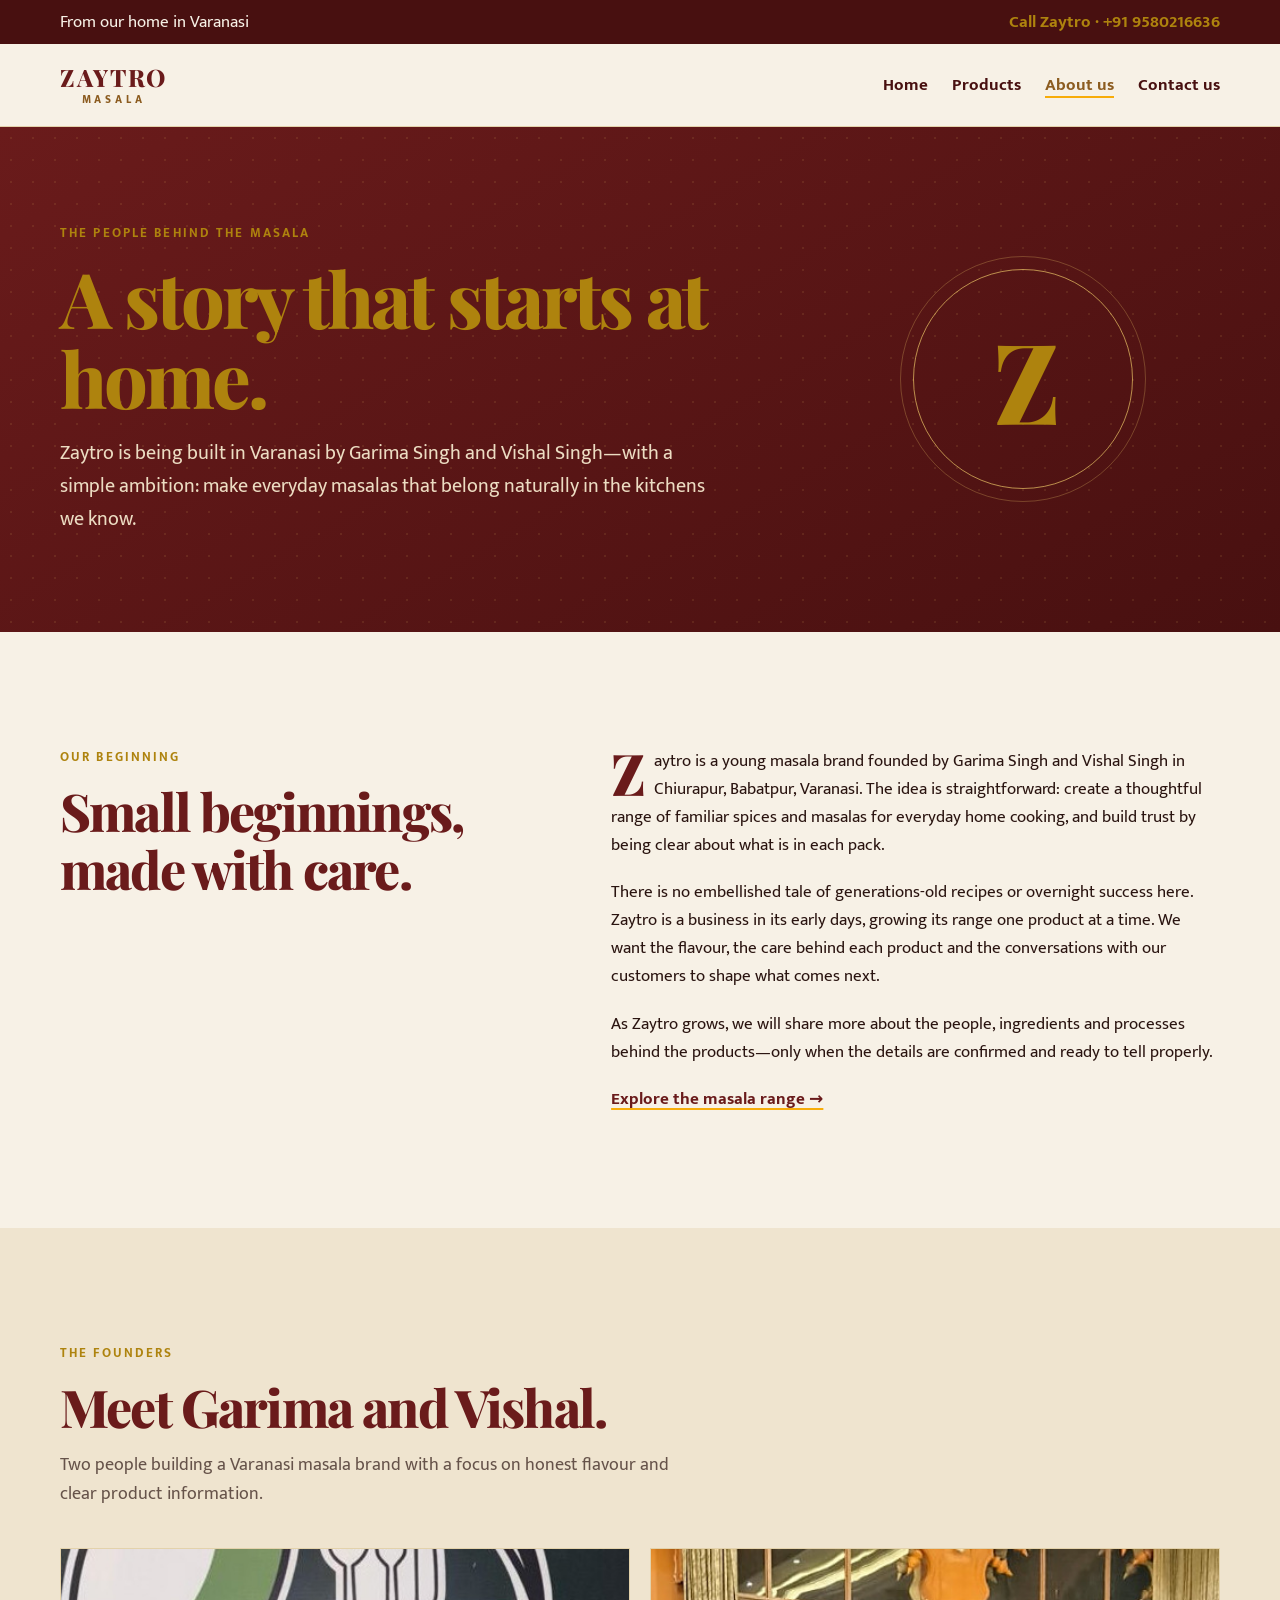
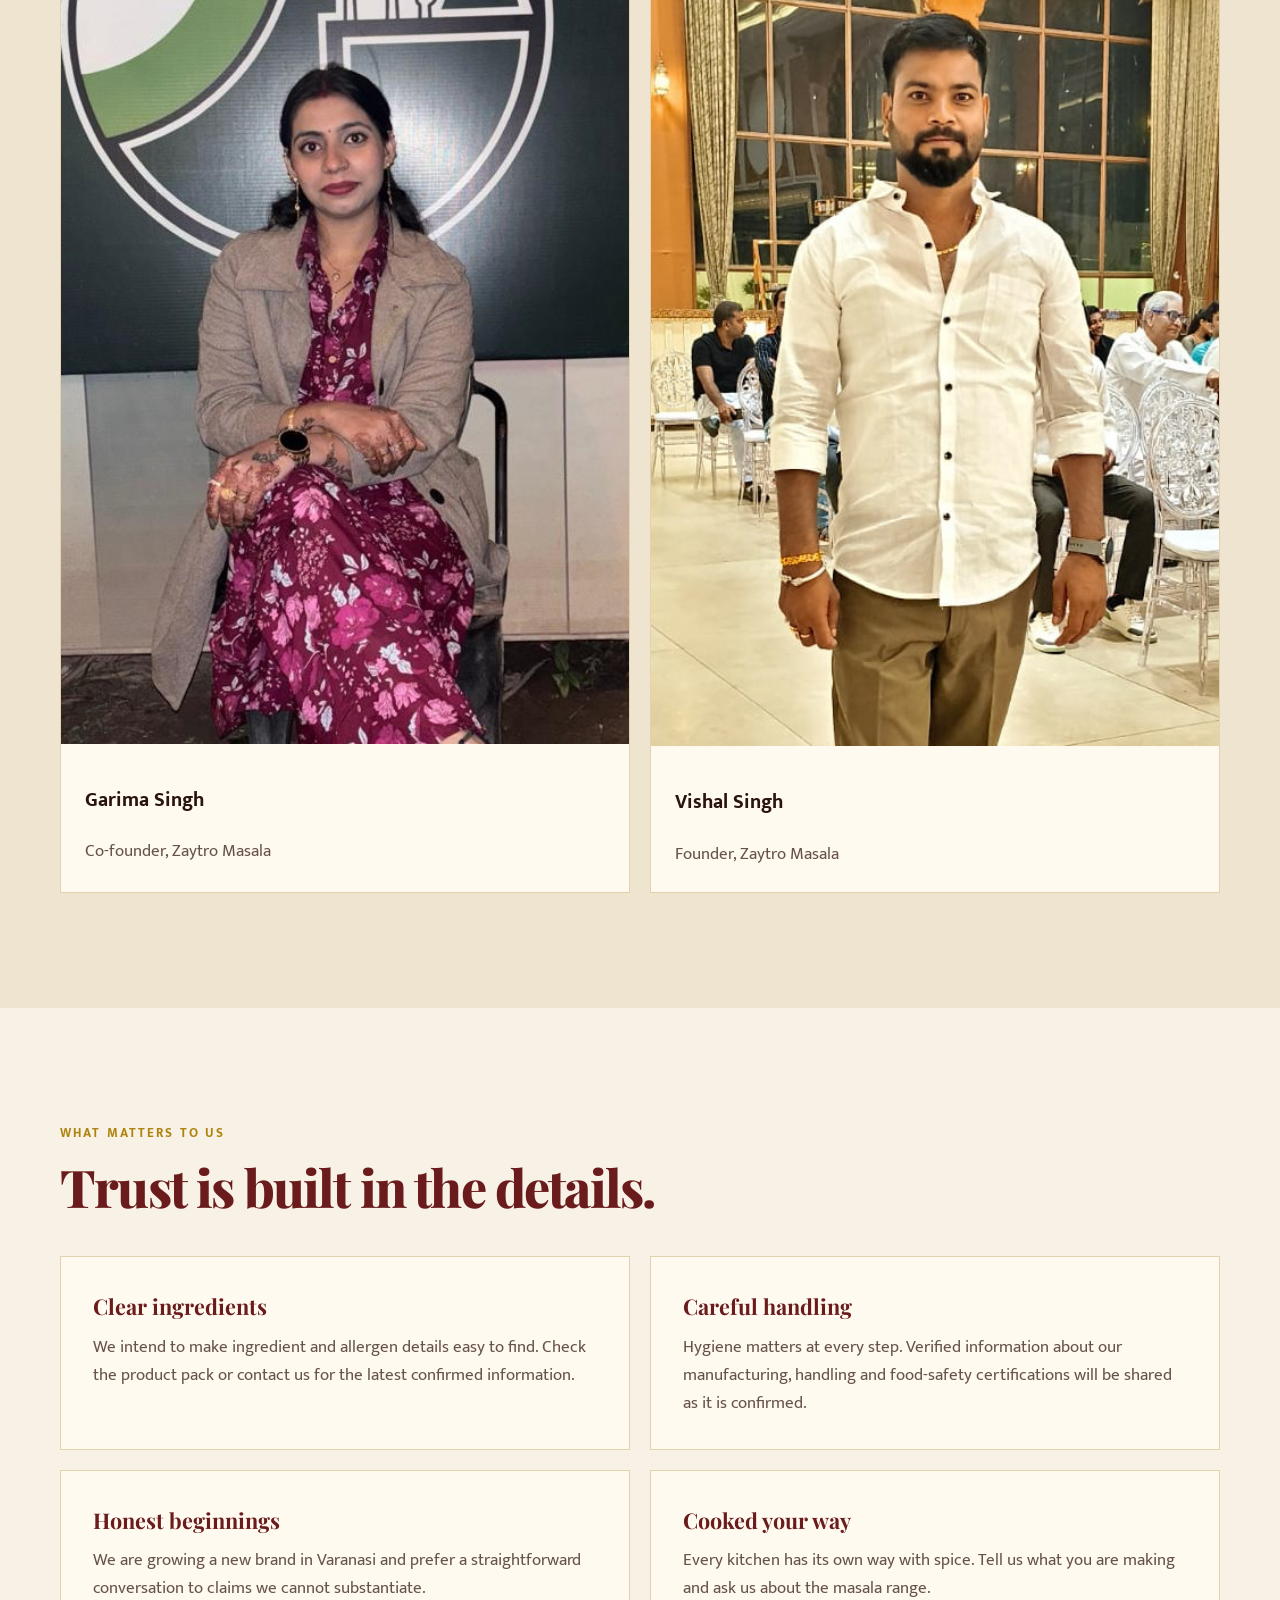
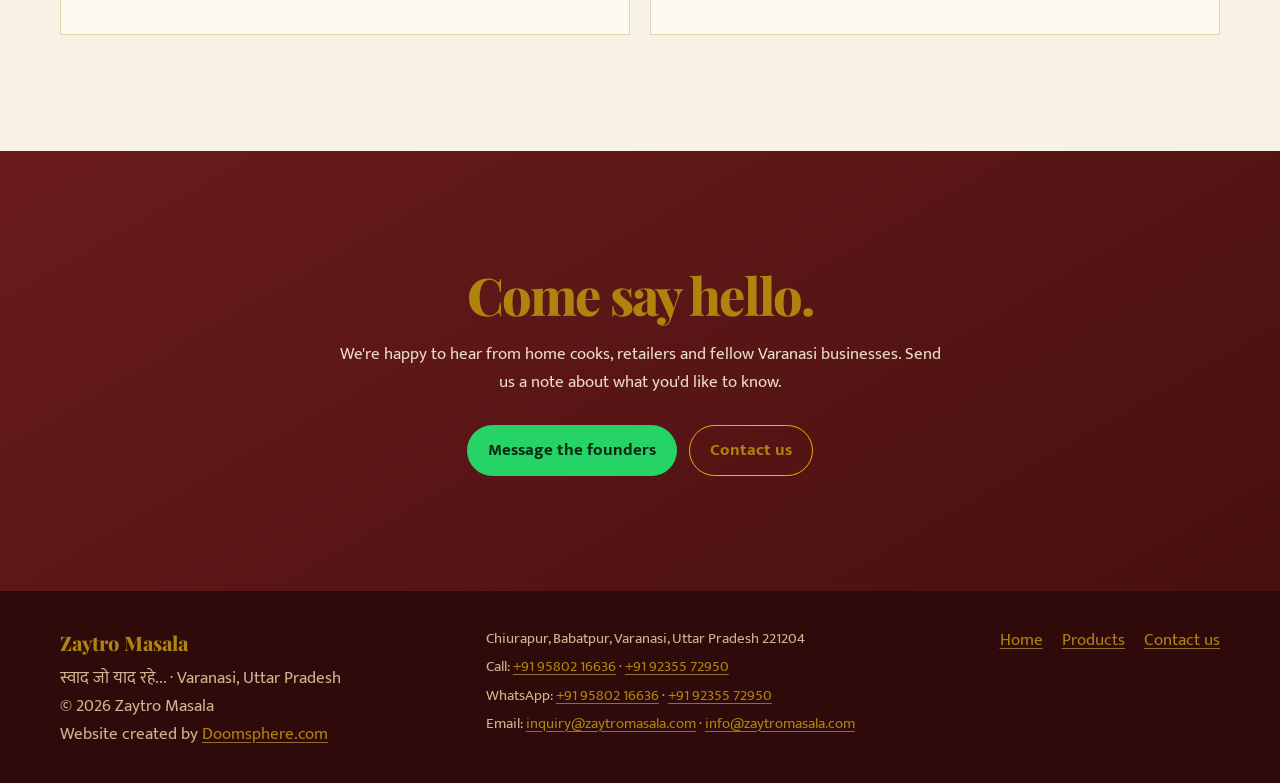
==== about.html @ d5b70dd8 "Finalized website" ====
<!doctype html>
<html lang="en-IN">
  <head>
    <meta charset="utf-8" />
    <meta name="viewport" content="width=device-width, initial-scale=1" />
    <meta name="theme-color" content="#481010" />
    <meta
      name="description"
      content="Meet Zaytro founders Garima Singh and Vishal Singh. Read the story of an independent masala brand being built in Varanasi, Uttar Pradesh."
    />
    <title>About Zaytro | Garima Singh & Vishal Singh, Varanasi</title>
    <link rel="icon" type="image/svg+xml" href="public/favicon.svg" />
    <link rel="stylesheet" href="public/site.css" />
    <link rel="preconnect" href="https://fonts.googleapis.com" />
    <link rel="preconnect" href="https://fonts.gstatic.com" crossorigin />
    <link
      href="https://fonts.googleapis.com/css2?family=Mukta:wght@400;600;700&family=Playfair+Display:wght@700;800&display=swap"
      rel="stylesheet"
    />
    <meta property="og:type" content="website" />
    <meta
      property="og:title"
      content="About Zaytro | Founders Garima Singh & Vishal Singh"
    />
    <meta
      property="og:description"
      content="A young masala brand from Varanasi, founded by Garima Singh and Vishal Singh. Get to know the people behind Zaytro."
    />
  </head>
  <body>
    <a class="skip-link" href="#main">Skip to content</a>
    <div class="topbar">
      <div class="wrap">
        <span>From our home in Varanasi</span>
        <a href="tel:+919580216636">Call Zaytro · +91 9580216636</a>
      </div>
    </div>
    <header class="site-header">
      <nav class="navigation wrap" aria-label="Main navigation">
        <a class="wordmark" href="index.html" aria-label="Zaytro Masala home"
          >ZAYTRO<span>MASALA</span></a
        >
        <div class="nav-links">
          <a href="index.html">Home</a>
          <a href="products.html">Products</a>
          <a href="about.html" aria-current="page">About us</a>
          <a href="contact.html">Contact us</a>
        </div>
      </nav>
    </header>

    <main id="main">
      <section class="hero page-hero" aria-labelledby="about-title">
        <div class="wrap hero-inner">
          <div>
            <p class="eyebrow">The people behind the masala</p>
            <h1 id="about-title">A story that starts at home.</h1>
            <p class="hero-copy">
              Zaytro is being built in Varanasi by Garima Singh and Vishal
              Singh—with a simple ambition: make everyday masalas that belong
              naturally in the kitchens we know.
            </p>
          </div>
          <div class="hero-mark hero-mark--small" aria-hidden="true">Z</div>
        </div>
      </section>

      <section class="section" aria-labelledby="story-title">
        <div class="wrap editorial">
          <div>
            <p class="eyebrow">Our beginning</p>
            <h2 class="section-title" id="story-title">
              Small beginnings, made with care.
            </h2>
          </div>
          <div class="editorial-copy">
            <p class="dropcap">
              Zaytro is a young masala brand founded by Garima Singh and Vishal
              Singh in Chiurapur, Babatpur, Varanasi. The idea is
              straightforward: create a thoughtful range of familiar spices and
              masalas for everyday home cooking, and build trust by being clear
              about what is in each pack.
            </p>
            <p>
              There is no embellished tale of generations-old recipes or
              overnight success here. Zaytro is a business in its early days,
              growing its range one product at a time. We want the flavour, the
              care behind each product and the conversations with our customers
              to shape what comes next.
            </p>
            <p>
              As Zaytro grows, we will share more about the people, ingredients
              and processes behind the products—only when the details are
              confirmed and ready to tell properly.
            </p>
            <a class="text-link" href="products.html"
              >Explore the masala range →</a
            >
          </div>
        </div>
      </section>

      <section class="section section--paper" aria-labelledby="founders-title">
        <div class="wrap">
          <div class="section-heading">
            <div>
              <p class="eyebrow">The founders</p>
              <h2 class="section-title" id="founders-title">
                Meet Garima and Vishal.
              </h2>
              <p class="section-intro">
                Two people building a Varanasi masala brand with a focus on
                honest flavour and clear product information.
              </p>
            </div>
          </div>
          <div class="founder-grid">
            <article class="founder-card">
              <figure class="founder-portrait">
                <img
                  alt="Portrait of Zaytro co-founder Garima Singh"
                  style="object-fit: cover; overflow: hidden"
                  loading="lazy"
                  decoding="async"
                  src="public/garima.jpeg"
                />
              </figure>
              <div class="founder-details">
                <h3>Garima Singh</h3>
                <p>Co-founder, Zaytro Masala</p>
              </div>
            </article>
            <article class="founder-card">
              <figure class="founder-portrait">
                <img
                  alt="Portrait of Zaytro co-founder Vishal Singh"
                  loading="lazy"
                  style="object-fit: cover; overflow: hidden"
                  decoding="async"
                  src="public/vishal.jpeg"
                />
              </figure>
              <div class="founder-details">
                <h3>Vishal Singh</h3>
                <p>Founder, Zaytro Masala</p>
              </div>
            </article>
          </div>
        </div>
      </section>

      <section class="section" aria-labelledby="values-about-title">
        <div class="wrap">
          <div class="section-heading">
            <div>
              <p class="eyebrow">What matters to us</p>
              <h2 class="section-title" id="values-about-title">
                Trust is built in the details.
              </h2>
            </div>
          </div>
          <div class="values-grid">
            <article class="value-card">
              <h3>Clear ingredients</h3>
              <p>
                We intend to make ingredient and allergen details easy to find.
                Check the product pack or contact us for the latest confirmed
                information.
              </p>
            </article>
            <article class="value-card">
              <h3>Careful handling</h3>
              <p>
                Hygiene matters at every step. Verified information about our
                manufacturing, handling and food-safety certifications will be
                shared as it is confirmed.
              </p>
            </article>
            <article class="value-card">
              <h3>Honest beginnings</h3>
              <p>
                We are growing a new brand in Varanasi and prefer a
                straightforward conversation to claims we cannot substantiate.
              </p>
            </article>
            <article class="value-card">
              <h3>Cooked your way</h3>
              <p>
                Every kitchen has its own way with spice. Tell us what you are
                making and ask us about the masala range.
              </p>
            </article>
          </div>
        </div>
      </section>

      <section class="closing-cta section" aria-labelledby="about-cta-title">
        <div class="wrap">
          <h2 class="section-title" id="about-cta-title">Come say hello.</h2>
          <p>
            We're happy to hear from home cooks, retailers and fellow Varanasi
            businesses. Send us a note about what you'd like to know.
          </p>
          <div class="cta-row">
            <a
              class="button button--green"
              href="https://wa.me/919580216636?text=Hi%20Zaytro%2C%20I%27d%20like%20to%20know%20more%20about%20your%20story%20and%20masala%20range."
              target="_blank"
              rel="noopener noreferrer"
              >Message the founders</a
            >
            <a class="button button--outline" href="contact.html">Contact us</a>
          </div>
        </div>
      </section>
    </main>

    <footer class="site-footer">
      <div class="wrap footer-inner">
        <div>
          <p class="footer-brand">Zaytro Masala</p>
          <p class="footer-note">
            स्वाद जो याद रहे... · Varanasi, Uttar Pradesh<br />©
            <span class="current-year">2026</span> Zaytro Masala<br />Website
            created by
            <a
              href="https://doomsphere.com"
              target="_blank"
              rel="noopener noreferrer"
              >Doomsphere.com</a
            >
          </p>
        </div>
        <address class="footer-contact">
          <span>Chiurapur, Babatpur, Varanasi, Uttar Pradesh 221204</span>
          <span>
            Call:
            <a href="tel:+919580216636">+91 95802 16636</a> ·
            <a href="tel:+919235572950">+91 92355 72950</a>
          </span>
          <span>
            WhatsApp:
            <a
              href="https://wa.me/919580216636"
              target="_blank"
              rel="noopener noreferrer"
              >+91 95802 16636</a
            >
            ·
            <a
              href="https://wa.me/919235572950"
              target="_blank"
              rel="noopener noreferrer"
              >+91 92355 72950</a
            >
          </span>
          <span>
            Email:
            <a href="mailto:inquiry@zaytromasala.com"
              >inquiry@zaytromasala.com</a
            >
            ·
            <a href="mailto:info@zaytromasala.com">info@zaytromasala.com</a>
          </span>
        </address>
        <nav class="footer-links" aria-label="Footer navigation">
          <a href="index.html">Home</a>
          <a href="products.html">Products</a>
          <a href="contact.html">Contact us</a>
        </nav>
      </div>
    </footer>
    <script>
      document.querySelectorAll(".current-year").forEach((element) => {
        element.textContent = new Date().getFullYear();
      });
    </script>
  </body>
</html>
---- public/site.css ----
:root {
  color-scheme: light;
  --maroon: #6a1b1b;
  --maroon-deep: #481010;
  --gold: #f7ac09;
  --gold-light: #ae830e;
  --cream: #f7f1e6;
  --paper: #fffaf0;
  --ink: #2a1410;
  --muted: #66534a;
  --line: #e3d2ab;
  --green: #25d366;
  --serif: "Playfair Display", Georgia, "Times New Roman", serif;
  --sans: "Mukta", system-ui, -apple-system, "Segoe UI", sans-serif;
}

*,
*::before,
*::after {
  box-sizing: border-box;
}

html {
  scroll-behavior: smooth;
}

body {
  margin: 0;
  background: var(--cream);
  color: var(--ink);
  font-family: var(--sans);
  font-size: 1.0625rem;
  line-height: 1.65;
}

img {
  display: block;
  max-width: 100%;
}

a {
  color: inherit;
}

a:focus-visible,
button:focus-visible {
  outline: 3px solid var(--gold);
  outline-offset: 4px;
}

.wrap {
  width: min(1160px, calc(100% - 3rem));
  margin-inline: auto;
}

.skip-link {
  position: absolute;
  z-index: 10;
  top: 0.5rem;
  left: 0.5rem;
  padding: 0.6rem 1rem;
  transform: translateY(-160%);
  background: var(--paper);
  color: var(--maroon-deep);
}

.skip-link:focus {
  transform: translateY(0);
}

.topbar {
  background: var(--maroon-deep);
  color: var(--cream);
}

.topbar .wrap {
  display: flex;
  min-height: 44px;
  align-items: center;
  justify-content: space-between;
  gap: 1rem;
}

.topbar a {
  color: var(--gold-light);
  font-weight: 700;
  text-decoration: none;
}

.site-header {
  position: relative;
  z-index: 2;
  background: var(--cream);
  border-bottom: 1px solid var(--line);
}

.navigation {
  display: flex;
  min-height: 82px;
  align-items: center;
  justify-content: space-between;
  gap: 1.5rem;
}

.wordmark {
  display: inline-flex;
  flex-direction: column;
  color: var(--maroon);
  font-family: var(--serif);
  font-size: 1.5rem;
  font-weight: 800;
  letter-spacing: 0.07em;
  line-height: 1;
  text-decoration: none;
}

.wordmark span {
  margin-top: 0.35rem;
  color: #8c5c20;
  font-family: var(--sans);
  font-size: 0.7rem;
  letter-spacing: 0.34em;
  text-align: center;
}

.nav-links {
  display: flex;
  flex-wrap: wrap;
  align-items: center;
  justify-content: flex-end;
  gap: 0.5rem 1.5rem;
}

.nav-links a {
  padding-block: 0.4rem;
  color: var(--maroon-deep);
  font-weight: 700;
  text-decoration: none;
}

.nav-links a[aria-current="page"] {
  color: #8c5c20;
  text-decoration: underline;
  text-decoration-color: var(--gold);
  text-decoration-thickness: 2px;
  text-underline-offset: 6px;
}

.nav-links a:hover,
.text-link:hover {
  color: #8c5c20;
}

.hero {
  position: relative;
  overflow: hidden;
  background:
    radial-gradient(rgba(243, 207, 107, 0.1) 1px, transparent 1.5px) 0 0 / 22px
      22px,
    linear-gradient(150deg, var(--maroon) 0%, var(--maroon-deep) 100%);
  color: var(--cream);
}

.hero-inner {
  display: grid;
  min-height: 560px;
  align-items: center;
  gap: 3rem;
  padding-block: clamp(4rem, 10vw, 8rem);
}

.home-hero .hero-inner {
  grid-template-columns: minmax(0, 1.15fr) minmax(250px, 0.85fr);
}

.page-hero .hero-inner {
  min-height: 400px;
  grid-template-columns: minmax(0, 1fr) minmax(190px, 0.55fr);
  padding-block: clamp(3.5rem, 8vw, 6rem);
}

.eyebrow {
  margin: 0 0 0.8rem;
  color: var(--gold-light);
  font-size: 0.83rem;
  font-weight: 700;
  letter-spacing: 0.16em;
  text-transform: uppercase;
}

h1,
h2,
h3,
p {
  overflow-wrap: break-word;
}

h1,
.section-title,
.card-title {
  font-family: var(--serif);
}

h1 {
  max-width: 14ch;
  margin: 0;
  color: var(--gold-light);
  font-size: clamp(2.8rem, 7.3vw, 5.7rem);
  font-weight: 800;
  letter-spacing: -0.04em;
  line-height: 1.04;
}

.page-hero h1 {
  font-size: clamp(2.8rem, 6vw, 4.9rem);
}

.hero-copy {
  max-width: 41rem;
  margin: 1.2rem 0 0;
  color: #ecdcc2;
  font-size: clamp(1.1rem, 2vw, 1.25rem);
}

.hero-aside {
  justify-self: end;
  max-width: 300px;
  padding: 1.5rem 0 1.5rem 1.8rem;
  border-left: 1px solid rgba(243, 207, 107, 0.65);
  color: #ecdcc2;
}

.hero-aside p {
  margin: 0;
}

.hero-aside strong {
  display: block;
  margin-bottom: 0.6rem;
  color: var(--gold-light);
  font-family: var(--serif);
  font-size: 1.35rem;
}

.hero-mark {
  display: grid;
  width: min(100%, 310px);
  aspect-ratio: 1;
  justify-self: center;
  place-items: center;
  border: 1px solid rgba(243, 207, 107, 0.66);
  border-radius: 50%;
  outline: 1px solid rgba(243, 207, 107, 0.26);
  outline-offset: 12px;
  color: var(--gold-light);
  font-family: var(--serif);
  font-size: clamp(5rem, 16vw, 10rem);
  font-weight: 800;
  letter-spacing: -0.08em;
  line-height: 1;
}

.hero-mark--small {
  width: min(100%, 220px);
  font-size: clamp(4rem, 12vw, 7rem);
}

.hero-cta,
.cta-row {
  display: flex;
  flex-wrap: wrap;
  align-items: center;
  gap: 0.8rem;
  margin-top: 1.8rem;
}

.button {
  display: inline-flex;
  min-height: 48px;
  align-items: center;
  justify-content: center;
  padding: 0.65rem 1.25rem;
  border: 1px solid transparent;
  border-radius: 999px;
  font-weight: 700;
  text-align: center;
  text-decoration: none;
  transition:
    transform 180ms ease,
    box-shadow 180ms ease,
    background-color 180ms ease;
}

.button:hover {
  transform: translateY(-2px);
  box-shadow: 0 8px 18px rgba(0, 0, 0, 0.19);
}

.button--light {
  background: var(--gold-light);
  color: var(--maroon-deep);
}

.button--outline {
  border-color: var(--gold);
  color: var(--gold-light);
}

.button--outline:hover {
  background: var(--gold);
  color: var(--maroon-deep);
}

.button--green {
  background: var(--green);
  color: #07290f;
}

.button--maroon {
  background: var(--maroon);
  color: var(--cream);
}

.text-link {
  color: var(--maroon);
  font-weight: 700;
  text-decoration-color: var(--gold);
  text-decoration-thickness: 2px;
  text-underline-offset: 4px;
  transition: color 180ms ease;
}

.section {
  padding-block: clamp(4rem, 9vw, 7.5rem);
}

.section--short {
  padding-block: clamp(3.5rem, 7vw, 5.5rem);
}

.section--paper {
  background: #efe4cf;
}

.section-heading {
  display: flex;
  align-items: end;
  justify-content: space-between;
  gap: 2rem;
  margin-bottom: 2.5rem;
}

.section-title {
  max-width: 18ch;
  margin: 0;
  color: var(--maroon);
  font-size: clamp(2rem, 5vw, 3.25rem);
  font-weight: 800;
  letter-spacing: -0.035em;
  line-height: 1.12;
  animation: reveal-heading 650ms ease both;
}

.section-intro {
  max-width: 39rem;
  margin: 0.85rem 0 0;
  color: var(--muted);
  font-size: 1.1rem;
}

.section-heading .text-link {
  flex: none;
}

.editorial {
  display: grid;
  grid-template-columns: minmax(0, 0.82fr) minmax(0, 1.18fr);
  align-items: start;
  gap: clamp(2.5rem, 10vw, 9rem);
}

.editorial .section-title {
  position: sticky;
  top: 2rem;
}

.editorial-copy {
  max-width: 42rem;
}

.editorial-copy p {
  margin: 0 0 1.2rem;
}

.editorial-copy .dropcap::first-letter {
  float: left;
  margin: 0.12rem 0.5rem 0 0;
  color: var(--maroon);
  font-family: var(--serif);
  font-size: 3.6rem;
  font-weight: 800;
  line-height: 0.82;
}

.feature-grid,
.values-grid,
.contact-grid,
.founder-grid,
.product-grid {
  display: grid;
  grid-template-columns: repeat(2, minmax(0, 1fr));
  gap: 1.25rem;
}

.feature-card,
.value-card,
.contact-card,
.product-card,
.founder-card {
  min-width: 0;
  border: 1px solid var(--line);
  background: var(--paper);
}

.feature-card,
.value-card,
.contact-card {
  padding: clamp(1.3rem, 3vw, 2rem);
}

.feature-card {
  border-top: 4px solid var(--gold);
}

.feature-card h3,
.value-card h3,
.contact-card h2,
.contact-card h3 {
  margin: 0 0 0.5rem;
  color: var(--maroon);
  font-family: var(--serif);
  font-size: 1.35rem;
}

.feature-card p,
.value-card p,
.contact-card p {
  margin: 0;
  color: var(--muted);
}

.feature-card a,
.contact-card a {
  display: inline-block;
  margin-top: 1rem;
}

.product-grid {
  align-items: stretch;
}

.product-card {
  display: flex;
  flex-direction: column;
  overflow: hidden;
  border-radius: 5px 5px 18px 5px;
  transition:
    transform 220ms ease,
    box-shadow 220ms ease;
  animation: reveal-card 600ms ease both;
}

.product-card:hover {
  transform: translateY(-5px);
  box-shadow: 0 16px 32px rgba(72, 16, 16, 0.12);
}

.product-image {
  width: 100%;
  aspect-ratio: 1 / 1;
  object-fit: cover;
  background: #f2e8d7;
}

.product-card-body {
  display: flex;
  flex: 1;
  flex-direction: column;
  align-items: flex-start;
  padding: 1.2rem;
}

.card-title {
  margin: 0;
  color: var(--maroon);
  font-size: clamp(1.1rem, 2vw, 1.4rem);
  line-height: 1.25;
}

.product-card-body p {
  margin: 0.55rem 0 1rem;
  color: var(--muted);
}

.product-card-body .text-link {
  margin-top: auto;
}

.status {
  display: inline-block;
  margin-bottom: 0.55rem;
  color: #765718;
  font-size: 0.8rem;
  font-weight: 700;
  letter-spacing: 0.08em;
  text-transform: uppercase;
}

.empty-panel {
  display: grid;
  min-height: 170px;
  align-content: center;
  justify-items: start;
  gap: 0.35rem;
  padding: clamp(1.4rem, 4vw, 2.5rem);
  border: 1px dashed #bda676;
  background: rgba(255, 250, 240, 0.65);
}

.empty-panel h3 {
  margin: 0;
  color: var(--maroon);
  font-family: var(--serif);
  font-size: 1.35rem;
}

.empty-panel p {
  max-width: 38rem;
  margin: 0;
  color: var(--muted);
}

.empty-panel .text-link {
  margin-top: 0.5rem;
}

.two-panels {
  display: grid;
  grid-template-columns: repeat(2, minmax(0, 1fr));
  gap: 1.25rem;
}

.founder-card {
  overflow: hidden;
}

.founder-portrait {
  display: grid;
  overflow: hidden;
  margin: 0;
  place-items: center;
  background:
    radial-gradient(rgba(217, 166, 46, 0.17) 1px, transparent 1.5px) 0 0 / 18px
      18px,
    #efe4cf;
  color: var(--maroon);
}

.founder-portrait img {
  width: 100%;
  height: 100%;
  min-height: 510px;
  object-fit: cover;
}

.founder-portrait img:not([src]),
.founder-portrait img[src=""] {
  display: none;
}

.founder-details {
  padding: 1.3rem 1.5rem 1.5rem;
}

.founder-details h2 {
  margin: 0;
  color: var(--maroon);
  font-family: var(--serif);
  font-size: 1.5rem;
}

.founder-details p {
  margin: 0.35rem 0 0;
  color: var(--muted);
}

.address {
  font-style: normal;
}

.launch-details {
  max-width: 58rem;
  margin-top: 2rem;
  padding: 1.25rem 1.5rem;
  border-left: 4px solid var(--gold);
  background: var(--paper);
}

.launch-details summary {
  color: var(--maroon);
  font-family: var(--serif);
  font-size: 1.1rem;
  font-weight: 700;
  cursor: pointer;
}

.launch-details ul {
  display: grid;
  grid-template-columns: repeat(2, minmax(0, 1fr));
  gap: 0.4rem 1.5rem;
  margin: 1rem 0 0;
  padding-left: 1.2rem;
  color: var(--muted);
}

.closing-cta {
  background: linear-gradient(150deg, var(--maroon), var(--maroon-deep));
  color: var(--cream);
  text-align: center;
}

.closing-cta .section-title {
  max-width: 18ch;
  margin-inline: auto;
  color: var(--gold-light);
}

.closing-cta p {
  max-width: 38rem;
  margin: 1rem auto 0;
  color: #ecdcc2;
}

.closing-cta .cta-row {
  justify-content: center;
}

.site-footer {
  padding-block: 2.2rem;
  background: #2f0a0a;
  color: #cdb68f;
}

.footer-inner {
  display: flex;
  flex-wrap: wrap;
  align-items: flex-start;
  justify-content: space-between;
  gap: 1.4rem;
}

.footer-brand {
  margin: 0;
  color: var(--gold-light);
  font-family: var(--serif);
  font-size: 1.25rem;
  font-weight: 800;
}

.footer-note {
  margin: 0.3rem 0 0;
}

.footer-note a {
  color: var(--gold-light);
  text-decoration-color: rgba(243, 207, 107, 0.5);
  text-underline-offset: 3px;
}

.footer-contact {
  display: grid;
  gap: 0.2rem;
  font-size: 0.95rem;
  font-style: normal;
}

.footer-contact a {
  color: var(--gold-light);
  text-decoration-color: rgba(243, 207, 107, 0.5);
  text-underline-offset: 3px;
}

.footer-links {
  display: flex;
  flex-wrap: wrap;
  gap: 0.6rem 1.2rem;
}

.footer-links a {
  color: var(--gold-light);
  text-decoration-color: rgba(243, 207, 107, 0.5);
  text-underline-offset: 3px;
}

@keyframes reveal-heading {
  from {
    opacity: 0;
    transform: translateY(12px);
  }
  to {
    opacity: 1;
    transform: translateY(0);
  }
}

@keyframes reveal-card {
  from {
    opacity: 0;
    transform: translateY(10px);
  }
  to {
    opacity: 1;
    transform: translateY(0);
  }
}

@media (min-width: 720px) {
  .product-grid {
    grid-template-columns: repeat(3, minmax(0, 1fr));
  }
}

@media (min-width: 1040px) {
  .product-grid {
    grid-template-columns: repeat(4, minmax(0, 1fr));
  }
}

@media (max-width: 700px) {
  .wrap {
    width: min(100% - 2rem, 1160px);
  }

  .navigation {
    min-height: 0;
    align-items: flex-start;
    flex-direction: column;
    gap: 0.75rem;
    padding-block: 1rem;
  }

  .nav-links {
    justify-content: flex-start;
    gap: 0.3rem 1rem;
  }

  .nav-links a {
    font-size: 0.95rem;
  }

  .hero-inner,
  .home-hero .hero-inner,
  .page-hero .hero-inner {
    min-height: auto;
    grid-template-columns: 1fr;
    gap: 2.5rem;
    padding-block: 4rem;
  }

  .hero-aside {
    justify-self: start;
    max-width: 34rem;
  }

  .hero-mark {
    width: 200px;
    justify-self: start;
    font-size: 6rem;
  }

  .section-heading {
    align-items: flex-start;
    flex-direction: column;
    gap: 0.8rem;
    margin-bottom: 1.8rem;
  }

  .editorial {
    grid-template-columns: 1fr;
    gap: 1.4rem;
  }

  .editorial .section-title {
    position: static;
  }

  .founder-portrait,
  .founder-portrait img {
    min-height: 220px;
  }
}

@media (max-width: 420px) {
  .wrap {
    width: min(100% - 1.5rem, 1160px);
  }

  .topbar .wrap {
    font-size: 0.93rem;
  }

  .feature-grid,
  .values-grid,
  .contact-grid,
  .founder-grid,
  .product-grid,
  .two-panels {
    gap: 0.7rem;
  }

  .product-card-body {
    padding: 0.8rem;
  }

  .feature-card,
  .value-card,
  .contact-card {
    padding: 1rem;
  }

  .founder-portrait,
  .founder-portrait img {
    min-height: 160px;
  }

  .founder-details {
    padding: 1rem;
  }

  .launch-details ul {
    grid-template-columns: 1fr;
  }
}

@media (prefers-reduced-motion: reduce) {
  *,
  *::before,
  *::after {
    scroll-behavior: auto !important;
    animation-duration: 0.01ms !important;
    animation-iteration-count: 1 !important;
    transition-duration: 0.01ms !important;
  }
}
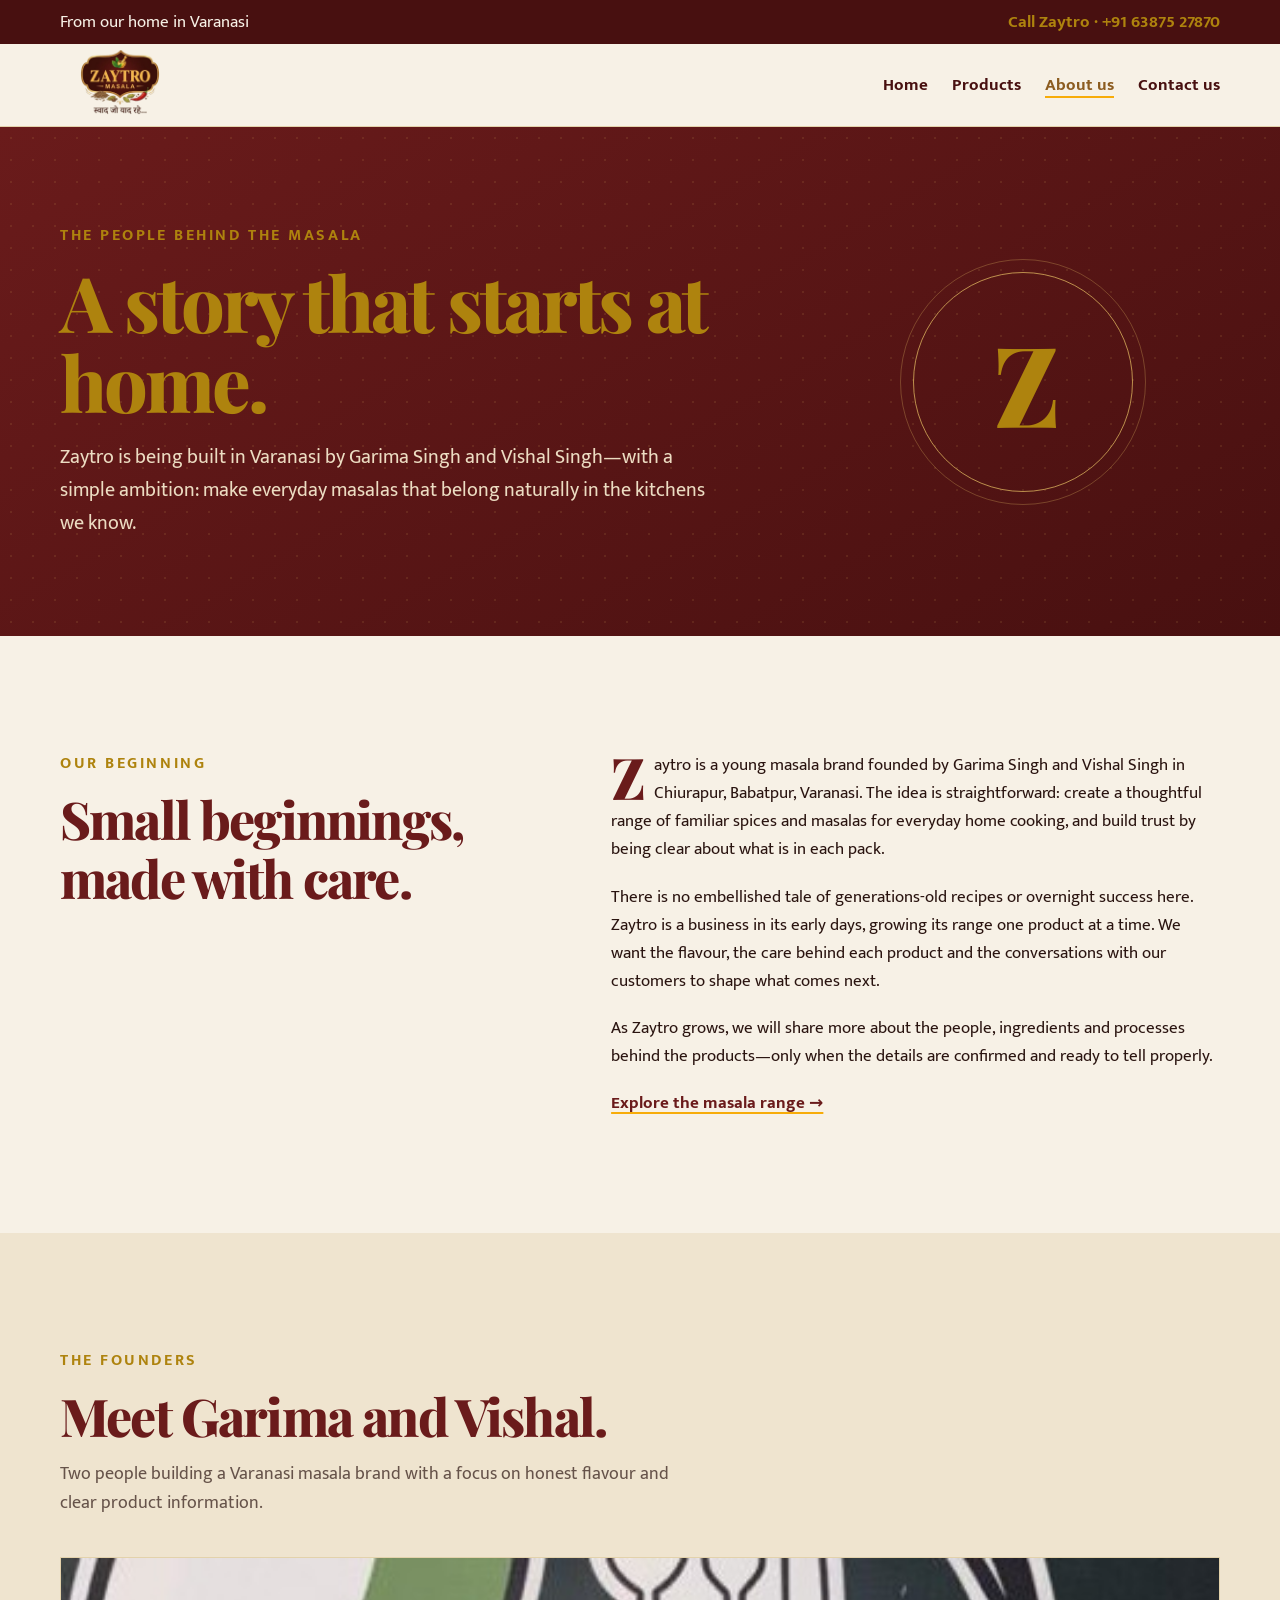
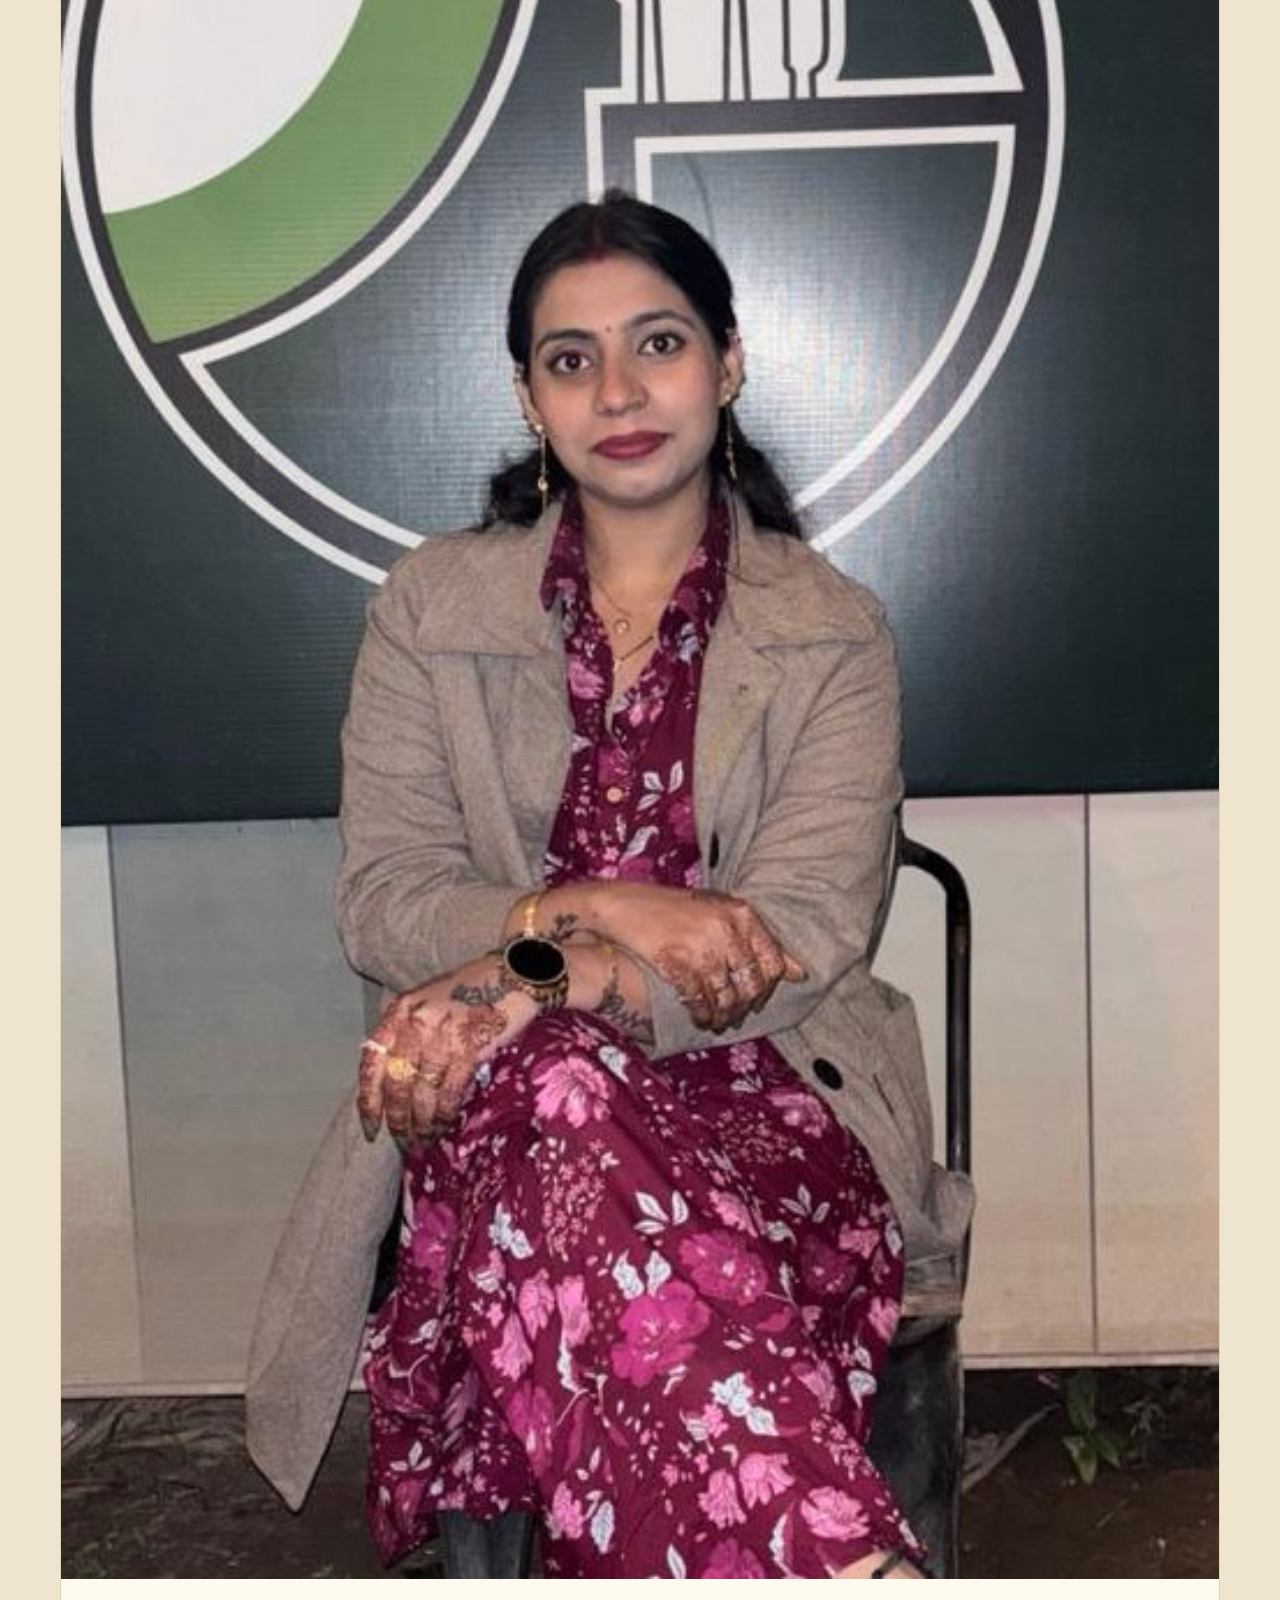
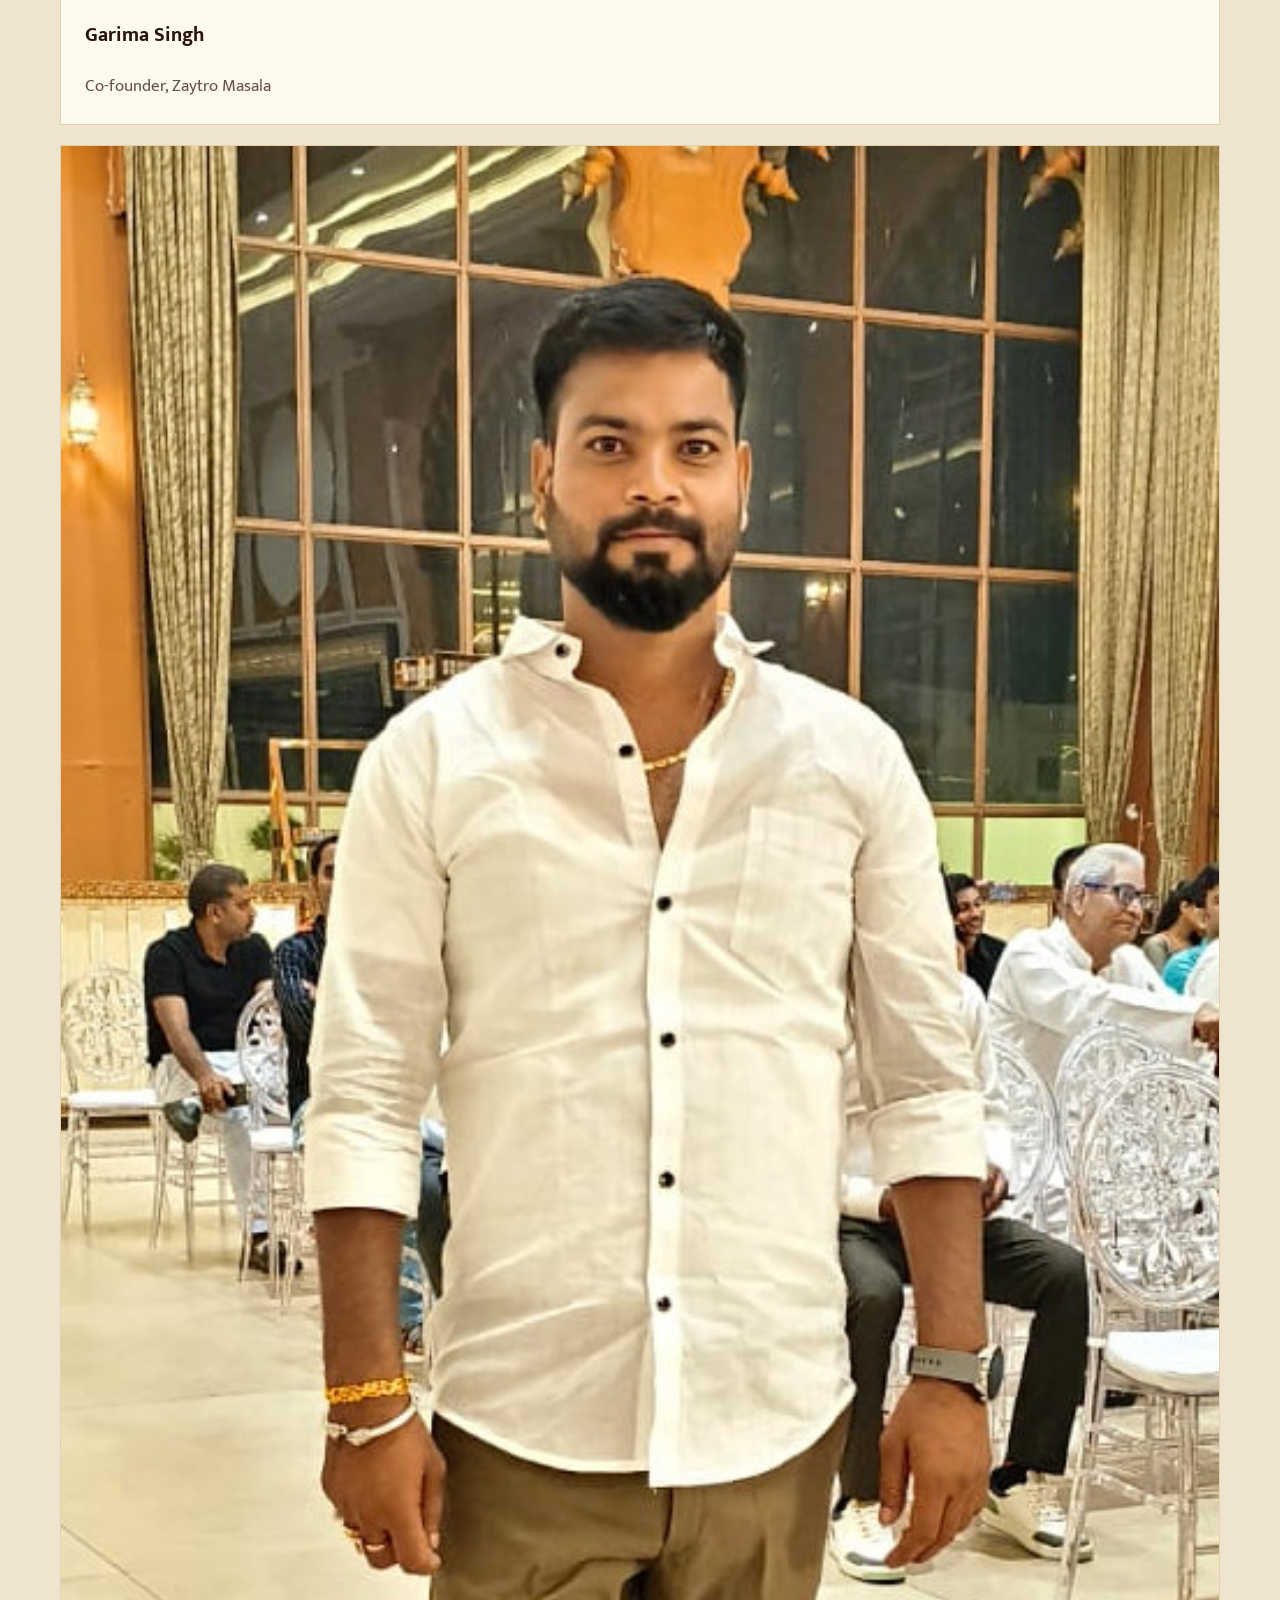
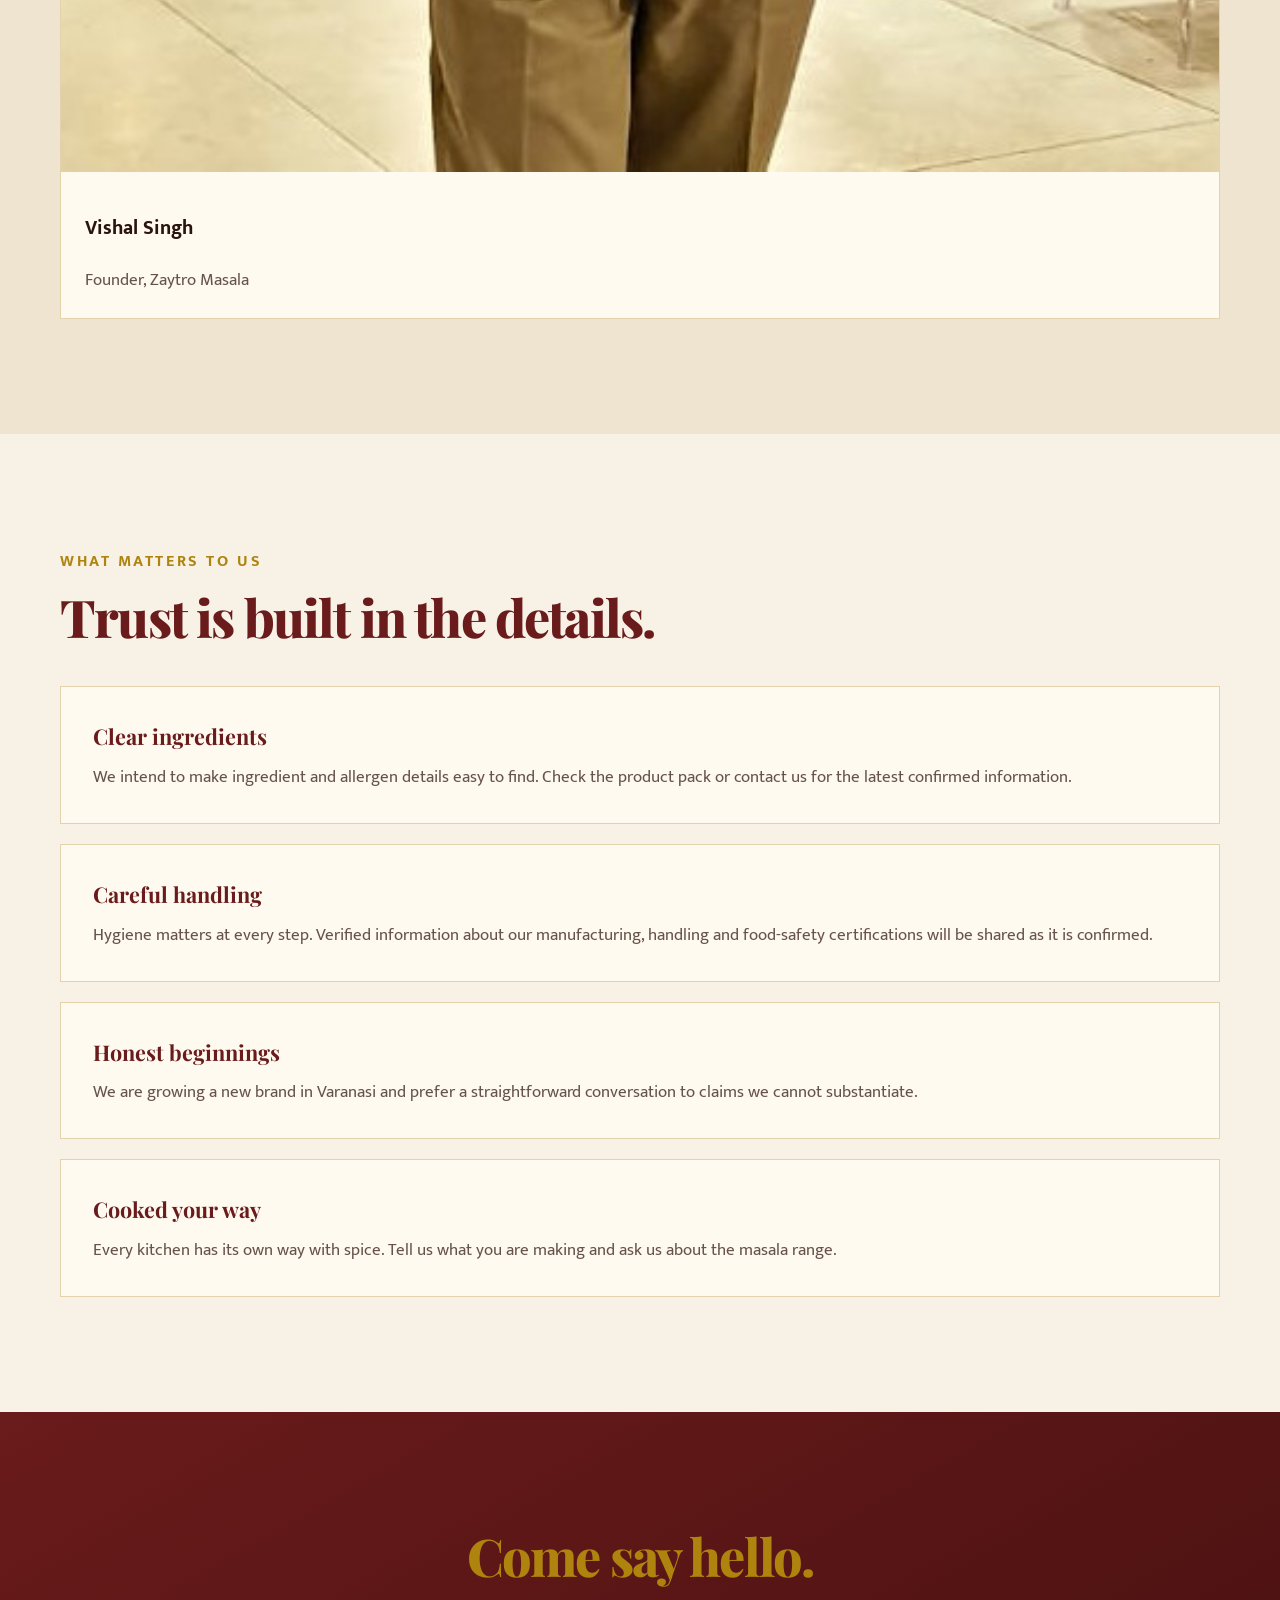
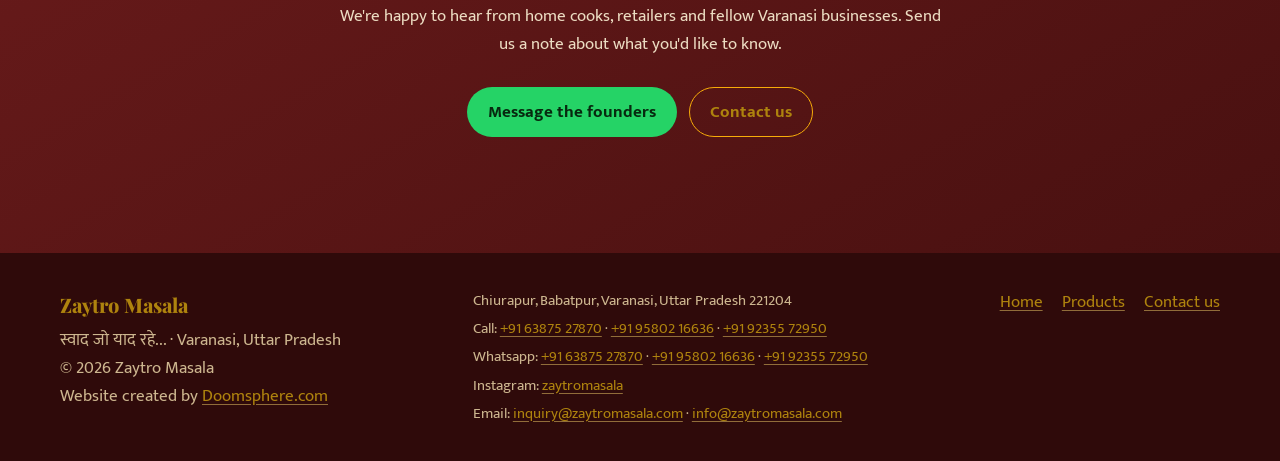
==== commit 40f521bf: "Corrections" ====
--- a/about.html
+++ b/about.html
@@ -32,14 +32,16 @@
     <div class="topbar">
       <div class="wrap">
         <span>From our home in Varanasi</span>
-        <a href="tel:+919580216636">Call Zaytro · +91 9580216636</a>
+        <a href="tel:+916387527870">Call Zaytro · +91 63875 27870</a>
       </div>
     </div>
     <header class="site-header">
       <nav class="navigation wrap" aria-label="Main navigation">
-        <a class="wordmark" href="index.html" aria-label="Zaytro Masala home"
-          >ZAYTRO<span>MASALA</span></a
-        >
+        <a class="wordmark" href="index.html" aria-label="Zaytro Masala home">
+          <div style="height: 70px; width: 120px">
+            <img class="logo" src="public/logo-glass.png" alt="brand-logo" />
+          </div>
+        </a>
         <div class="nav-links">
           <a href="index.html">Home</a>
           <a href="products.html">Products</a>
@@ -235,11 +237,19 @@
           <span>Chiurapur, Babatpur, Varanasi, Uttar Pradesh 221204</span>
           <span>
             Call:
+            <a href="tel:+916387527870">+91 63875 27870</a> ·
             <a href="tel:+919580216636">+91 95802 16636</a> ·
             <a href="tel:+919235572950">+91 92355 72950</a>
           </span>
           <span>
-            WhatsApp:
+            Whatsapp:
+            <a
+              href="https://wa.me/916387527870"
+              target="_blank"
+              rel="noopener noreferrer"
+              >+91 63875 27870</a
+            >
+            ·
             <a
               href="https://wa.me/919580216636"
               target="_blank"
@@ -252,6 +262,15 @@
               target="_blank"
               rel="noopener noreferrer"
               >+91 92355 72950</a
+            >
+          </span>
+          <span>
+            Instagram:
+            <a
+              href="https://www.instagram.com/zaytromasala?utm_source=ig_web_button_share_sheet&xtok=ZDNlZDc0MzIxNw=="
+              target="_blank"
+              rel="noopener noreferrer"
+              >zaytromasala</a
             >
           </span>
           <span>
--- a/public/site.css
+++ b/public/site.css
@@ -94,6 +94,12 @@
   border-bottom: 1px solid var(--line);
 }
 
+.logo {
+  width: 100%;
+  object-position: 0px -30px;
+  object-fit: fill;
+}
+
 .navigation {
   display: flex;
   min-height: 82px;
@@ -182,7 +188,7 @@
 .eyebrow {
   margin: 0 0 0.8rem;
   color: var(--gold-light);
-  font-size: 0.83rem;
+  font-size: 1rem;
   font-weight: 700;
   letter-spacing: 0.16em;
   text-transform: uppercase;
@@ -408,7 +414,7 @@
 .founder-grid,
 .product-grid {
   display: grid;
-  grid-template-columns: repeat(2, minmax(0, 1fr));
+  grid-template-columns: repeat(1, minmax(0, 1fr));
   gap: 1.25rem;
 }
 
@@ -477,6 +483,7 @@
 
 .product-image {
   width: 100%;
+  height: 70%;
   aspect-ratio: 1 / 1;
   object-fit: cover;
   background: #f2e8d7;
@@ -724,15 +731,15 @@
   }
 }
 
+@media (min-width: 600px) {
+  .product-grid {
+    grid-template-columns: repeat(2, minmax(0, 1fr));
+  }
+}
+
 @media (min-width: 720px) {
   .product-grid {
     grid-template-columns: repeat(3, minmax(0, 1fr));
-  }
-}
-
-@media (min-width: 1040px) {
-  .product-grid {
-    grid-template-columns: repeat(4, minmax(0, 1fr));
   }
 }
 
